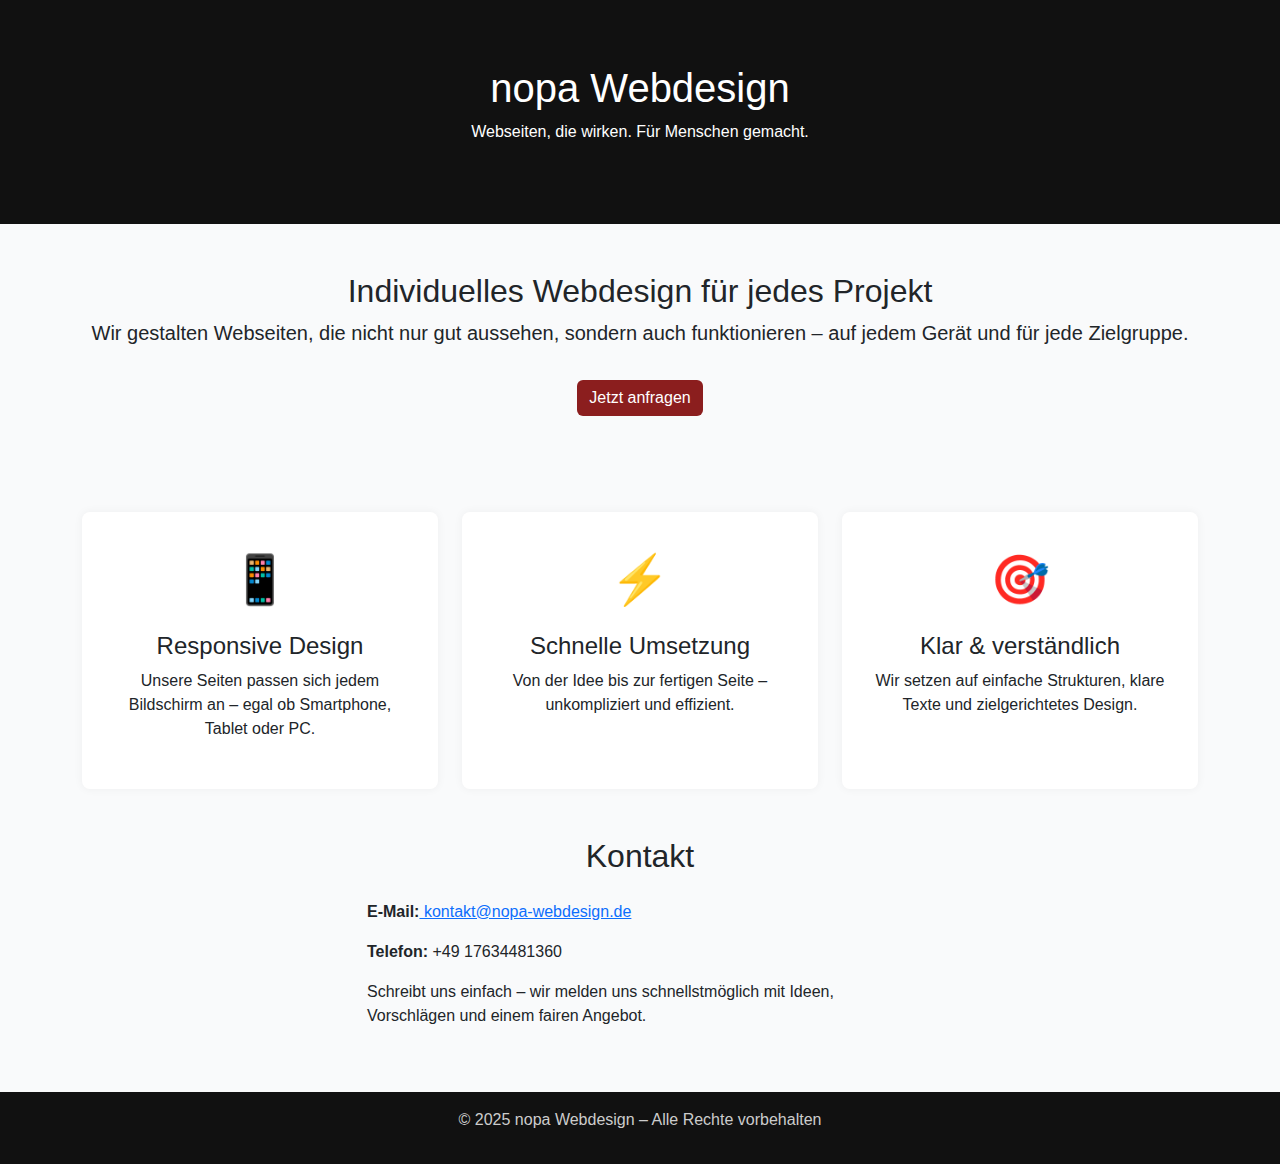
==== index.html @ 0a48db71 "changed mail adress" ====
<!DOCTYPE html>
<html lang="de">
<head>
  <meta charset="UTF-8">
  <meta name="viewport" content="width=device-width, initial-scale=1">
  <title>nopa Webdesign</title>
  <link href="https://cdn.jsdelivr.net/npm/bootstrap@5.3.3/dist/css/bootstrap.min.css" rel="stylesheet">
  <style>
    body {
      font-family: 'Segoe UI', sans-serif;
      background-color: #f9fafb;
      color: #212529;
    }

    header {
      background-color: #111;
      color: white;
      padding: 4rem 1rem;
      text-align: center;
    }

    .hero {
      padding: 3rem 1rem;
      text-align: center;
    }

    .feature {
      padding: 2rem;
      background-color: white;
      border-radius: 0.5rem;
      box-shadow: 0 0 10px rgba(0,0,0,0.05);
      height: 100%;
    }

    .icon {
      font-size: 3rem;
      margin-bottom: 1rem;
      color: #8b1e1e;
    }

    .btn-primary {
      background-color: #8b1e1e;
      border: none;
    }

    .btn-primary:hover {
      background-color: #6e1919;
    }

    footer {
      background-color: #111;
      color: #ccc;
      padding: 1rem 0;
      text-align: center;
      margin-top: 3rem;
    }
  </style>
</head>
<body>

<header>
  <h1>nopa Webdesign</h1>
  <p>Webseiten, die wirken. Für Menschen gemacht.</p>
</header>

<section class="container hero">
  <h2>Individuelles Webdesign für jedes Projekt</h2>
  <p class="lead">Wir gestalten Webseiten, die nicht nur gut aussehen, sondern auch funktionieren – auf jedem Gerät und für jede Zielgruppe.</p>
  <a href="mailto:nopa.webdesign@gmail.com" class="btn btn-primary mt-3">Jetzt anfragen</a>
</section>

<section class="container my-5">
  <div class="row g-4">
    <div class="col-md-4">
      <div class="feature text-center">
        <div class="icon">📱</div>
        <h4>Responsive Design</h4>
        <p>Unsere Seiten passen sich jedem Bildschirm an – egal ob Smartphone, Tablet oder PC.</p>
      </div>
    </div>
    <div class="col-md-4">
      <div class="feature text-center">
        <div class="icon">⚡</div>
        <h4>Schnelle Umsetzung</h4>
        <p>Von der Idee bis zur fertigen Seite – unkompliziert und effizient.</p>
      </div>
    </div>
    <div class="col-md-4">
      <div class="feature text-center">
        <div class="icon">🎯</div>
        <h4>Klar & verständlich</h4>
        <p>Wir setzen auf einfache Strukturen, klare Texte und zielgerichtetes Design.</p>
      </div>
    </div>
  </div>
</section>

<section class="container my-5" id="kontakt">
  <h2 class="mb-4 text-center">Kontakt</h2>
  <div class="row justify-content-center">
    <div class="col-md-6">
      <p><strong>E-Mail:</strong><a href="mailto:nopa.webdesign@gmail.com"> kontakt@nopa-webdesign.de</a></p>
      <p><strong>Telefon:</strong> +49 17634481360</p>
      <p>Schreibt uns einfach – wir melden uns schnellstmöglich mit Ideen, Vorschlägen und einem fairen Angebot.</p>
    </div>
  </div>
</section>

<footer>
  <p>&copy; 2025 nopa Webdesign – Alle Rechte vorbehalten</p>
</footer>

<script src="https://cdn.jsdelivr.net/npm/bootstrap@5.3.3/dist/js/bootstrap.bundle.min.js"></script>
</body>
</html>
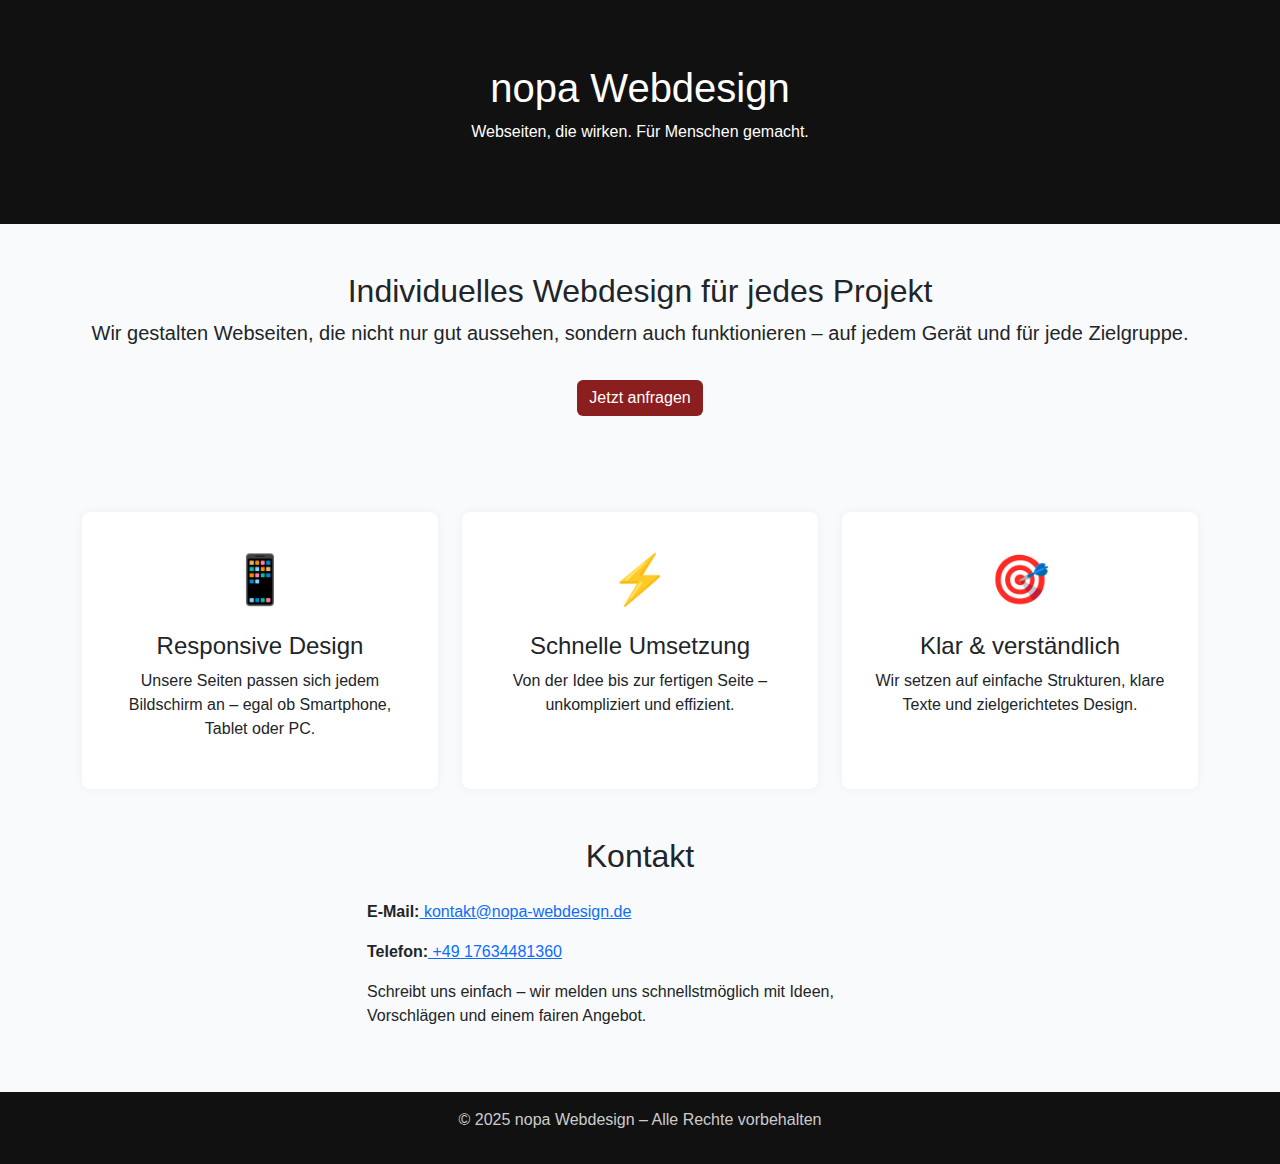
==== commit ac1deb46: "fixxed phone number" ====
--- a/index.html
+++ b/index.html
@@ -1,8 +1,19 @@
 <!DOCTYPE html>
 <html lang="de">
 <head>
-  <meta charset="UTF-8">
-  <meta name="viewport" content="width=device-width, initial-scale=1">
+  <link rel="shortcut icon" href="nopa_Logo.png" type="image/x-icon">
+  <meta name="description" content="nopa Webdesign erstellt moderne, responsive Webseiten für Vereine, kleine Unternehmen und Selbstständige – schnell, klar und professionell.">
+  <meta name="keywords" content="Webdesign, Webseite erstellen, Waldbüttelbrunn, responsive Design, HTML, nopa, Webagentur, günstige Webseiten, mobile Website">
+  <meta name="author" content="nopa Webdesign">
+  <meta name="robots" content="index, follow">
+  <meta charset="UTF-8" />
+  
+  <!-- Open Graph (für Vorschau auf WhatsApp, Facebook etc.) -->
+  <meta property="og:title" content="nopa Webdesign – moderne Webseiten für alle Endgeräte" />
+  <meta property="og:description" content="Professionelle Webseiten für kleine Unternehmen, Vereine & mehr – von nopa Webdesign." />
+  <meta property="og:url" content="https://nopa-webdesign.de" />
+  <meta property="og:type" content="website" />
+  <meta property="og:image" content="https://nopa-webdesign.de/assets/nopa_Logo.png" />
   <title>nopa Webdesign</title>
   <link href="https://cdn.jsdelivr.net/npm/bootstrap@5.3.3/dist/css/bootstrap.min.css" rel="stylesheet">
   <style>
@@ -66,7 +77,7 @@
 <section class="container hero">
   <h2>Individuelles Webdesign für jedes Projekt</h2>
   <p class="lead">Wir gestalten Webseiten, die nicht nur gut aussehen, sondern auch funktionieren – auf jedem Gerät und für jede Zielgruppe.</p>
-  <a href="mailto:nopa.webdesign@gmail.com" class="btn btn-primary mt-3">Jetzt anfragen</a>
+  <a href="mailto:kontakt@nopa-webdesign.de" class="btn btn-primary mt-3">Jetzt anfragen</a>
 </section>
 
 <section class="container my-5">
@@ -100,7 +111,7 @@
   <div class="row justify-content-center">
     <div class="col-md-6">
       <p><strong>E-Mail:</strong><a href="mailto:nopa.webdesign@gmail.com"> kontakt@nopa-webdesign.de</a></p>
-      <p><strong>Telefon:</strong> +49 17634481360</p>
+      <p><strong>Telefon:</strong><a href="tel:+4917634481360"> +49 17634481360</a></p>
       <p>Schreibt uns einfach – wir melden uns schnellstmöglich mit Ideen, Vorschlägen und einem fairen Angebot.</p>
     </div>
   </div>
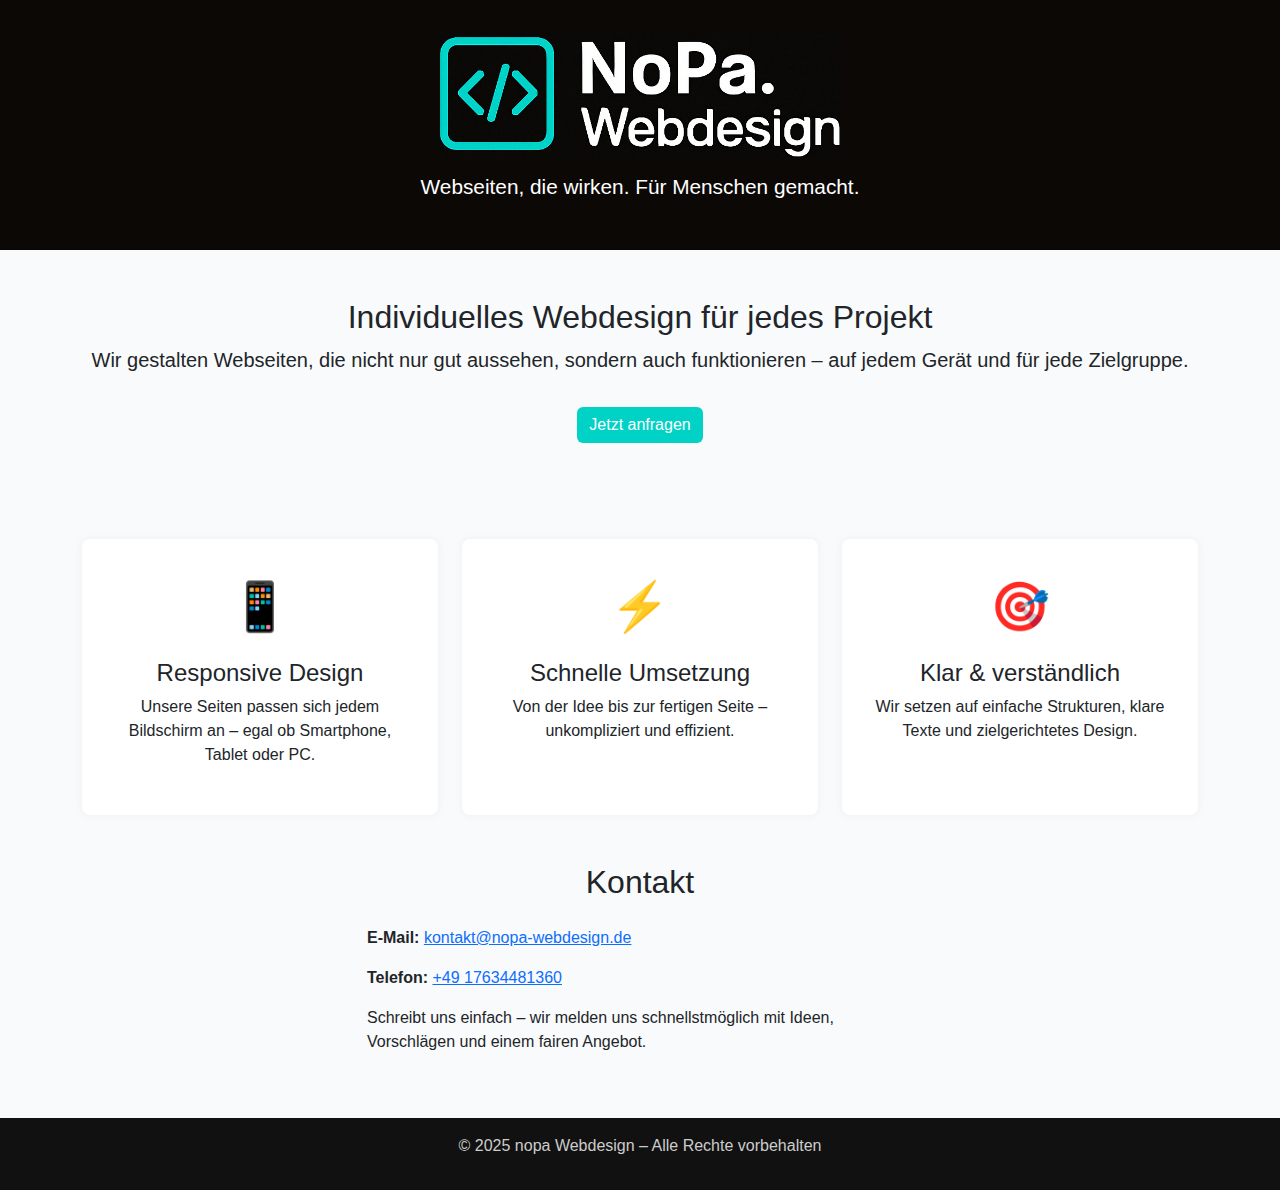
==== commit 6fe451cb: "added the Logo fixxed email adjusted the header" ====
--- a/index.html
+++ b/index.html
@@ -3,11 +3,11 @@
 <head>
   <link rel="shortcut icon" href="nopa_Logo.png" type="image/x-icon">
   <meta name="description" content="nopa Webdesign erstellt moderne, responsive Webseiten für Vereine, kleine Unternehmen und Selbstständige – schnell, klar und professionell.">
-  <meta name="keywords" content="Webdesign, Webseite erstellen, Waldbüttelbrunn, responsive Design, HTML, nopa, Webagentur, günstige Webseiten, mobile Website">
+  <meta name="keywords" content="Webdesign, Webseite erstellen, Waldbüttelbrunn, responsive Design, HTML, nopa, Webagentur, günstige Webseiten, mobile Website, Eisingen, Rimpar, Würzburg, in der nähe, Verein">
   <meta name="author" content="nopa Webdesign">
   <meta name="robots" content="index, follow">
   <meta charset="UTF-8" />
-  
+  <meta name="viewport" content="width=device-width, initial-scale=1.0">
   <!-- Open Graph (für Vorschau auf WhatsApp, Facebook etc.) -->
   <meta property="og:title" content="nopa Webdesign – moderne Webseiten für alle Endgeräte" />
   <meta property="og:description" content="Professionelle Webseiten für kleine Unternehmen, Vereine & mehr – von nopa Webdesign." />
@@ -24,9 +24,9 @@
     }
 
     header {
-      background-color: #111;
+      background-color: #0b0806;
       color: white;
-      padding: 4rem 1rem;
+      padding: 2rem 0.5rem;
       text-align: center;
     }
 
@@ -46,16 +46,16 @@
     .icon {
       font-size: 3rem;
       margin-bottom: 1rem;
-      color: #8b1e1e;
+      color: #00d2c6;
     }
 
     .btn-primary {
-      background-color: #8b1e1e;
+      background-color: #00d2c6;
       border: none;
     }
 
     .btn-primary:hover {
-      background-color: #6e1919;
+      background-color: #018b85;
     }
 
     footer {
@@ -70,8 +70,8 @@
 <body>
 
 <header>
-  <h1>nopa Webdesign</h1>
-  <p>Webseiten, die wirken. Für Menschen gemacht.</p>
+  <img src="nopa_Logo_cropped.png" style="width: 400px; height: auto;">
+  <p style="font-size: 1.3rem; margin-top: 1%;">Webseiten, die wirken. Für Menschen gemacht.</p>
 </header>
 
 <section class="container hero">
@@ -110,8 +110,8 @@
   <h2 class="mb-4 text-center">Kontakt</h2>
   <div class="row justify-content-center">
     <div class="col-md-6">
-      <p><strong>E-Mail:</strong><a href="mailto:nopa.webdesign@gmail.com"> kontakt@nopa-webdesign.de</a></p>
-      <p><strong>Telefon:</strong><a href="tel:+4917634481360"> +49 17634481360</a></p>
+      <p><strong>E-Mail: </strong><a href="mailto:kontakt@nopa-webdesign.de">kontakt@nopa-webdesign.de</a></p>
+      <p><strong>Telefon: </strong><a href="tel:+4917634481360">+49 17634481360</a></p>
       <p>Schreibt uns einfach – wir melden uns schnellstmöglich mit Ideen, Vorschlägen und einem fairen Angebot.</p>
     </div>
   </div>
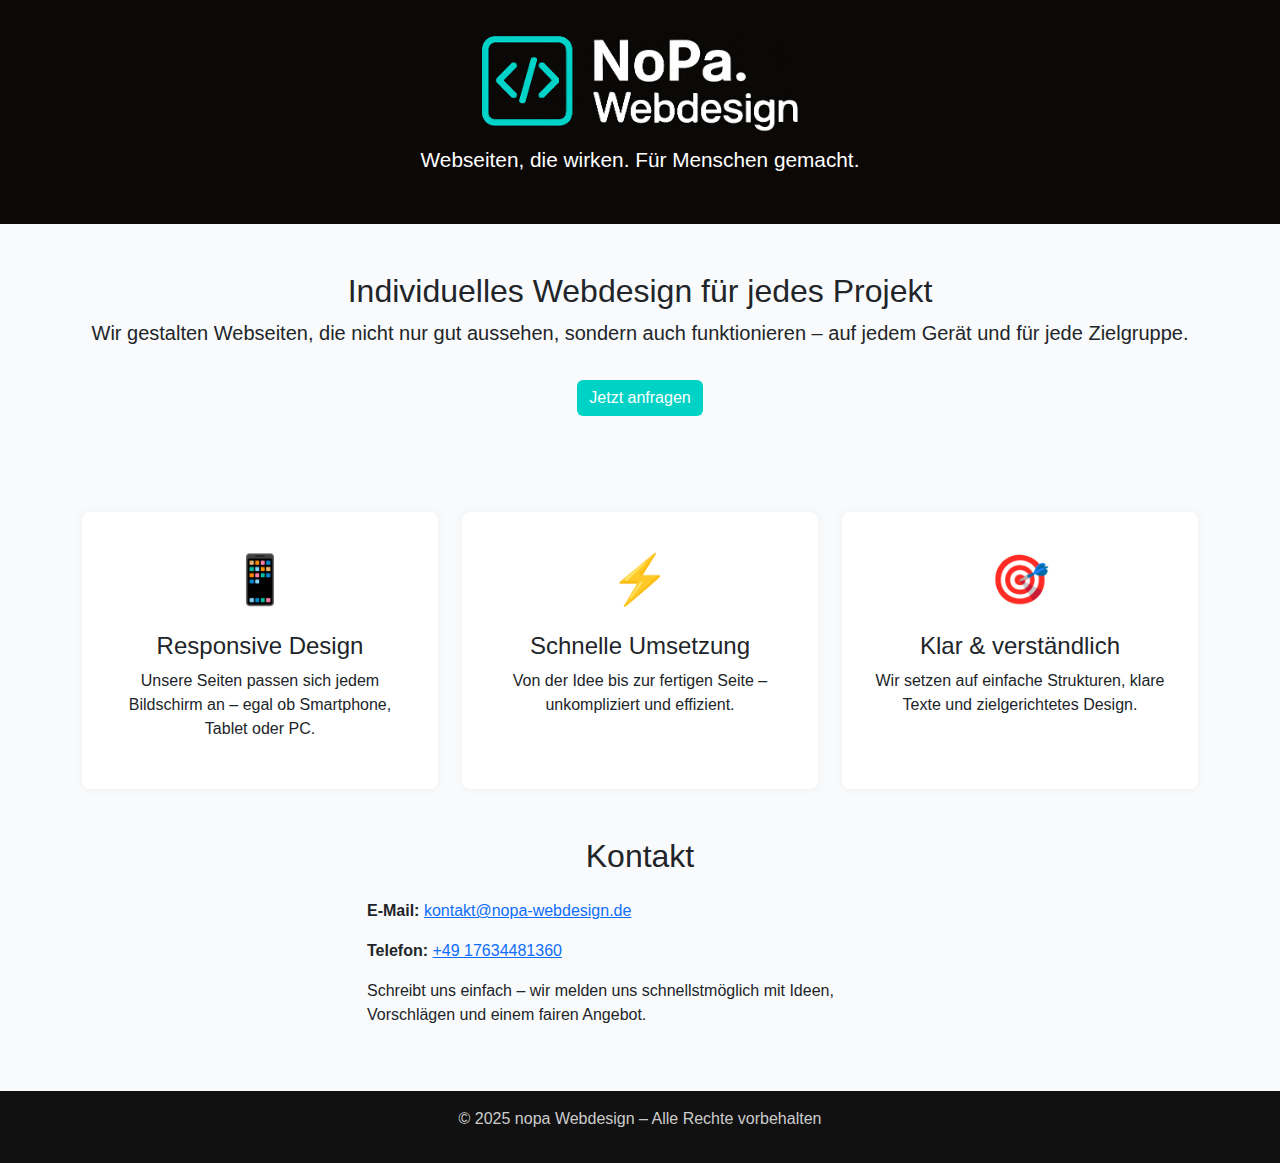
==== commit 62ab4827: "fixxed the Logo for Phones" ====
--- a/index.html
+++ b/index.html
@@ -70,7 +70,7 @@
 <body>
 
 <header>
-  <img src="nopa_Logo_cropped.png" style="width: 400px; height: auto;">
+  <img src="nopa_Logo_cropped.png" style="width: 25%; height: auto;">
   <p style="font-size: 1.3rem; margin-top: 1%;">Webseiten, die wirken. Für Menschen gemacht.</p>
 </header>
 
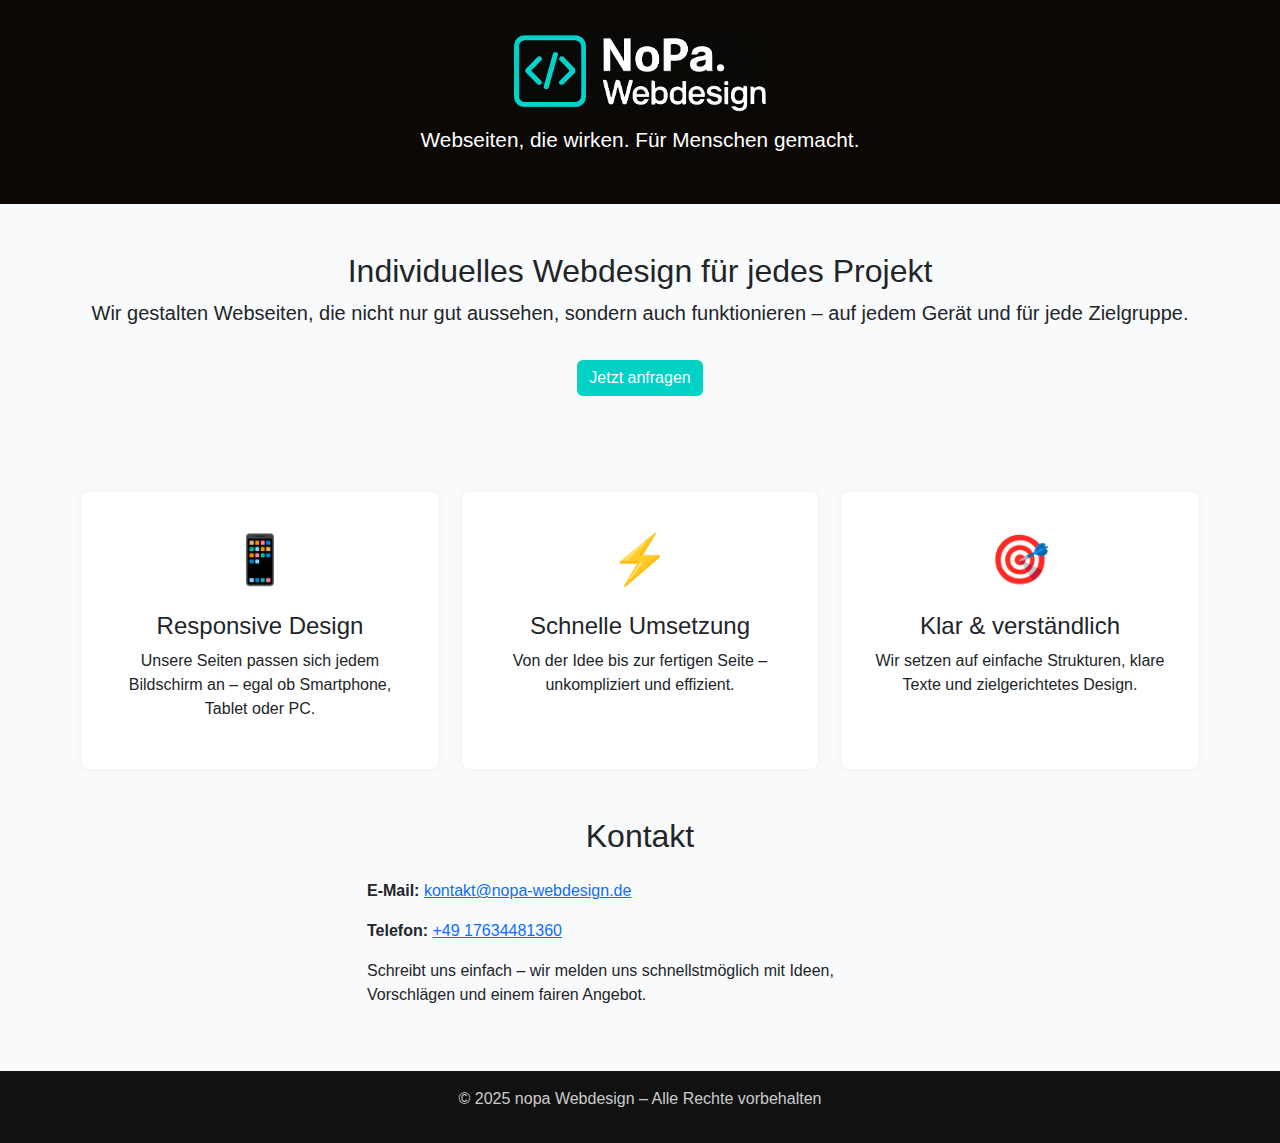
==== commit 805c0bb9: "adjusted the Logo and text size" ====
--- a/index.html
+++ b/index.html
@@ -70,8 +70,8 @@
 <body>
 
 <header>
-  <img src="nopa_Logo_cropped.png" style="width: 25%; height: auto;">
-  <p style="font-size: 1.3rem; margin-top: 1%;">Webseiten, die wirken. Für Menschen gemacht.</p>
+  <img src="nopa_Logo_cropped.png" style="width: 20%; height: auto;">
+  <p style="font-size: 130%; margin-top: 1%;">Webseiten, die wirken. Für Menschen gemacht.</p>
 </header>
 
 <section class="container hero">
